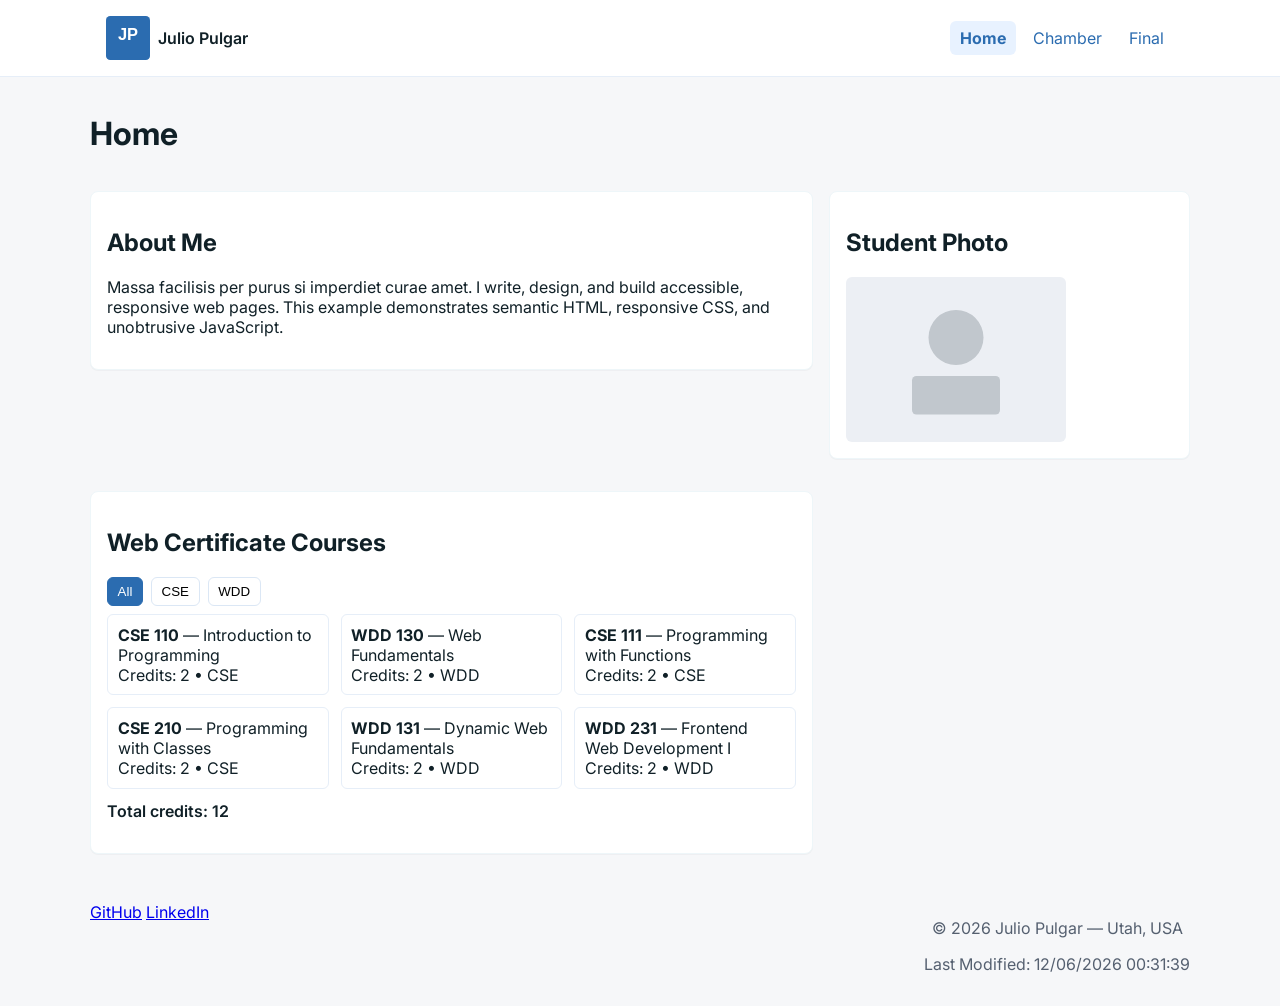
==== index.html @ c18cca0a "start" ====
<!doctype html>
<html lang="en">
<head>
  <meta charset="utf-8">
  <meta name="viewport" content="width=device-width, initial-scale=1">
  <title>Home — WDD231 Course Page</title>
  <meta name="description" content="Course home page for WDD231 — responsive, accessible, and dynamic with JS.">
  <meta name="author" content="Julio Pulgar">
  <link rel="preconnect" href="https://fonts.googleapis.com">
  <link rel="preconnect" href="https://fonts.gstatic.com" crossorigin>
  <link href="https://fonts.googleapis.com/css2?family=Inter:wght@300;400;600;700&display=swap" rel="stylesheet">
  <link rel="stylesheet" href="css/small.css">
  <link rel="stylesheet" href="css/large.css">
  <script defer src="js/navigation.js"></script>
  <script defer src="js/date.js"></script>
  <script defer src="js/courses.js"></script>
</head>
<body>
  <a class="skip-link" href="#main">Skip to content</a>
  <header class="site-header" role="banner">
    <div class="container header-row">
      <div class="brand-row">
        <img src="images/logo.svg" alt="Site logo" class="logo">
        <span class="site-name">Julio Pulgar</span>
      </div>
      <button id="nav-toggle" class="nav-toggle" aria-expanded="false" aria-controls="main-nav">☰</button>
      <nav id="main-nav" class="main-nav" aria-label="Main navigation">
        <ul class="nav">
          <li><a href="index.html" class="active">Home</a></li>
          <li><a href="#">Chamber</a></li>
          <li><a href="#">Final</a></li>
        </ul>
      </nav>
    </div>
  </header>

  <main id="main" class="container site-main">
    <h1>Home</h1>

    <section id="about" class="card">
      <h2>About Me</h2>
      <p>Massa facilisis per purus si imperdiet curae amet. I write, design, and build accessible, responsive web pages. This example demonstrates semantic HTML, responsive CSS, and unobtrusive JavaScript.</p>
    </section>

    <section id="photo" class="card">
      <h2>Student Photo</h2>
      <img src="images/student-placeholder.svg" alt="Student portrait placeholder" class="student-photo">
    </section>

    <section id="courses" class="card">
      <h2>Web Certificate Courses</h2>
      <div class="filters">
        <button data-filter="all" class="filter-btn active">All</button>
        <button data-filter="CSE" class="filter-btn">CSE</button>
        <button data-filter="WDD" class="filter-btn">WDD</button>
      </div>
      <div id="courses-list" class="courses-list" aria-live="polite"></div>
      <p id="credits" class="credits">Total credits: <span id="creditsTotal">0</span></p>
    </section>
  </main>

  <footer class="site-footer" role="contentinfo">
    <div class="container footer-grid">
      <div class="socials">
        <a href="#" aria-label="GitHub">GitHub</a>
        <a href="#" aria-label="LinkedIn">LinkedIn</a>
      </div>
      <div class="copyright">
        <p>&copy; <span id="year"></span> Julio Pulgar — Utah, USA</p>
        <p id="lastModified">Last Modified: </p>
      </div>
    </div>
  </footer>
</body>
</html>
---- css/small.css ----
:root{
  --bg:#f6f7f9;
  --card:#ffffff;
  --accent:#2b6cb0;
  --muted:#556070;
  --radius:8px;
  --gap:1rem;
  --max-width:1100px;
}
*{box-sizing:border-box}
html,body{height:100%}
body{margin:0;font-family:Inter,system-ui,Segoe UI,Roboto,Arial;background:var(--bg);color:#102027}
.container{max-width:var(--max-width);margin:0 auto;padding:1rem}
.site-header{background:var(--card);border-bottom:1px solid #e6eef8;position:sticky;top:0;z-index:40}
.header-row{display:flex;align-items:center;justify-content:space-between;gap:var(--gap)}
.brand-row{display:flex;align-items:center;gap:0.5rem}
.logo{width:44px;height:44px}
.site-name{font-weight:600}
.nav{list-style:none;margin:0;padding:0;display:flex;gap:0.5rem}
.nav a{display:inline-block;padding:0.45rem 0.6rem;color:var(--accent);text-decoration:none;border-radius:6px}
.nav a:hover,.nav a:focus{background:#eef6ff}
.nav a.active{font-weight:700;background:#e8f2ff}
.nav-toggle{display:none;border:0;background:transparent;padding:0.5rem 0.75rem;font-size:1.25rem}
.skip-link{position:absolute;left:-999px}
.skip-link:focus{left:1rem;top:1rem;width:auto;height:auto;background:#000;color:#fff;padding:0.25rem 0.5rem;border-radius:4px}
.site-main{padding:1rem 0}
.card{background:var(--card);padding:1rem;border-radius:var(--radius);box-shadow:0 1px 0 rgba(10,20,30,0.03);margin-bottom:1rem;border:1px solid #eef6f9}
.student-photo{width:100%;max-width:220px;height:auto;display:block;border-radius:6px}
.filters{display:flex;gap:0.5rem;margin:0.5rem 0}
.filter-btn{background:#fff;border:1px solid #dbe7f5;padding:0.4rem 0.6rem;border-radius:6px;cursor:pointer}
.filter-btn.active{background:var(--accent);color:#fff;border-color:var(--accent)}
.courses-list{display:grid;grid-template-columns:repeat(auto-fit,minmax(220px,1fr));gap:0.75rem;margin-top:0.5rem}
.course-card{padding:0.6rem;border-radius:6px;border:1px solid #e6eef8;background:#fff}
.course-card.completed{outline:3px solid rgba(43,108,176,0.12)}
.credits{font-weight:600;margin-top:0.75rem}
.footer-grid{display:flex;flex-direction:column;gap:0.5rem;padding:1rem 0;text-align:center;color:var(--muted)}

@media (max-width:700px){
  .nav{display:none;position:absolute;right:1rem;top:64px;background:var(--card);padding:0.5rem;border-radius:8px;border:1px solid #eef6f9;flex-direction:column}
  .nav.show{display:flex}
  .nav-toggle{display:block}
}
---- css/large.css ----
@media (min-width:701px){
  .site-main{display:grid;grid-template-columns:2fr 1fr;gap:1rem;align-items:start}
  #about{grid-column:1/2}
  #courses{grid-column:1/2}
  #photo{grid-column:2/3}
  .footer-grid{flex-direction:row;justify-content:space-between}
}
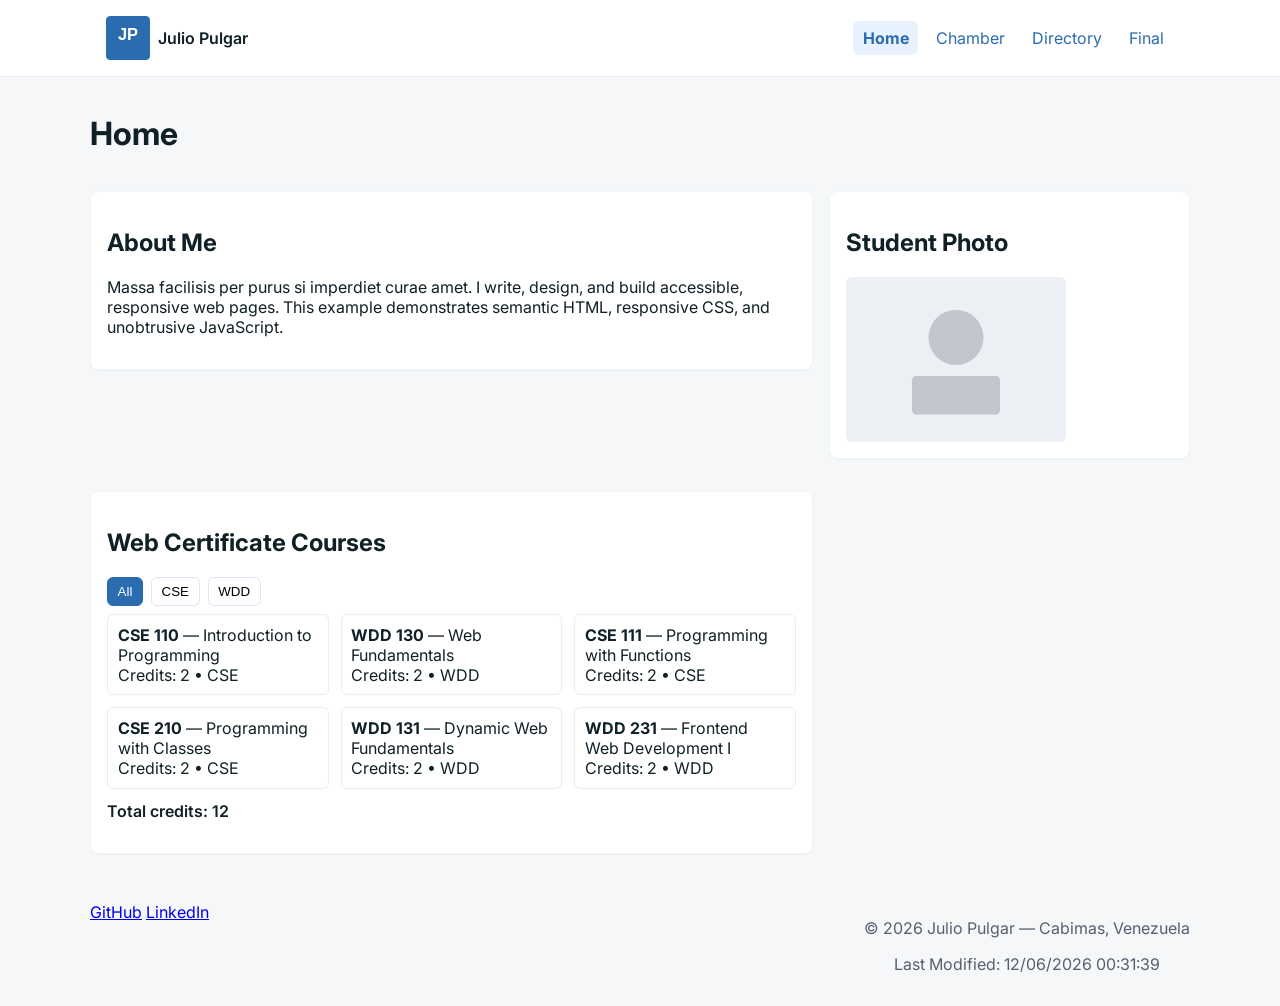
==== commit 6c57a164: "update" ====
--- a/index.html
+++ b/index.html
@@ -1,19 +1,19 @@
 <!doctype html>
 <html lang="en">
 <head>
-  <meta charset="utf-8">
-  <meta name="viewport" content="width=device-width, initial-scale=1">
+  <meta charset="UTF-8">
+  <meta name="viewport" content="width=device-width, initial-scale=1.0">
   <title>Home — WDD231 Course Page</title>
   <meta name="description" content="Course home page for WDD231 — responsive, accessible, and dynamic with JS.">
   <meta name="author" content="Julio Pulgar">
   <link rel="preconnect" href="https://fonts.googleapis.com">
   <link rel="preconnect" href="https://fonts.gstatic.com" crossorigin>
   <link href="https://fonts.googleapis.com/css2?family=Inter:wght@300;400;600;700&display=swap" rel="stylesheet">
-  <link rel="stylesheet" href="css/small.css">
-  <link rel="stylesheet" href="css/large.css">
-  <script defer src="js/navigation.js"></script>
-  <script defer src="js/date.js"></script>
-  <script defer src="js/courses.js"></script>
+  <link rel="stylesheet" href="styles/small.css">
+  <link rel="stylesheet" href="styles/large.css">
+  <script defer src="scripts/navigation.js"></script>
+  <script defer src="scripts/date.js"></script>
+  <script defer src="scripts/courses.js"></script>
 </head>
 <body>
   <a class="skip-link" href="#main">Skip to content</a>
@@ -27,8 +27,9 @@
       <nav id="main-nav" class="main-nav" aria-label="Main navigation">
         <ul class="nav">
           <li><a href="index.html" class="active">Home</a></li>
-          <li><a href="#">Chamber</a></li>
-          <li><a href="#">Final</a></li>
+          <li><a href="Site/discover.html">Chamber</a></li>
+          <li><a href="Site/directory.html">Directory</a></li>
+          <li><a href="Site/final.html">Final</a></li>
         </ul>
       </nav>
     </div>
@@ -66,7 +67,7 @@
         <a href="#" aria-label="LinkedIn">LinkedIn</a>
       </div>
       <div class="copyright">
-        <p>&copy; <span id="year"></span> Julio Pulgar — Utah, USA</p>
+        <p>&copy; <span id="year"></span> Julio Pulgar — Cabimas, Venezuela</p>
         <p id="lastModified">Last Modified: </p>
       </div>
     </div>
--- a/styles/small.css
+++ b/styles/small.css
@@ -0,0 +1,42 @@
+:root{
+  --bg:#f6f7f9;
+  --card:#ffffff;
+  --accent:#2b6cb0;
+  --muted:#556070;
+  --radius:8px;
+  --gap:1rem;
+  --max-width:1100px;
+}
+*{box-sizing:border-box}
+html,body{height:100%}
+body{margin:0;font-family:Inter,system-ui,Segoe UI,Roboto,Arial;background:var(--bg);color:#102027}
+.container{max-width:var(--max-width);margin:0 auto;padding:1rem}
+.site-header{background:var(--card);border-bottom:1px solid #e6eef8;position:sticky;top:0;z-index:40}
+.header-row{display:flex;align-items:center;justify-content:space-between;gap:var(--gap)}
+.brand-row{display:flex;align-items:center;gap:0.5rem}
+.logo{width:44px;height:44px}
+.site-name{font-weight:600}
+.nav{list-style:none;margin:0;padding:0;display:flex;gap:0.5rem}
+.nav a{display:inline-block;padding:0.45rem 0.6rem;color:var(--accent);text-decoration:none;border-radius:6px}
+.nav a:hover,.nav a:focus{background:#eef6ff}
+.nav a.active{font-weight:700;background:#e8f2ff}
+.nav-toggle{display:none;border:0;background:transparent;padding:0.5rem 0.75rem;font-size:1.25rem}
+.skip-link{position:absolute;left:-999px}
+.skip-link:focus{left:1rem;top:1rem;width:auto;height:auto;background:#000;color:#fff;padding:0.25rem 0.5rem;border-radius:4px}
+.site-main{padding:1rem 0}
+.card{background:var(--card);padding:1rem;border-radius:var(--radius);box-shadow:0 1px 0 rgba(10,20,30,0.03);margin-bottom:1rem;border:1px solid #eef6f9}
+.student-photo{width:100%;max-width:220px;height:auto;display:block;border-radius:6px}
+.filters{display:flex;gap:0.5rem;margin:0.5rem 0}
+.filter-btn{background:#fff;border:1px solid #dbe7f5;padding:0.4rem 0.6rem;border-radius:6px;cursor:pointer}
+.filter-btn.active{background:var(--accent);color:#fff;border-color:var(--accent)}
+.courses-list{display:grid;grid-template-columns:repeat(auto-fit,minmax(220px,1fr));gap:0.75rem;margin-top:0.5rem}
+.course-card{padding:0.6rem;border-radius:6px;border:1px solid #e6eef8;background:#fff}
+.course-card.completed{outline:3px solid rgba(43,108,176,0.12)}
+.credits{font-weight:600;margin-top:0.75rem}
+.footer-grid{display:flex;flex-direction:column;gap:0.5rem;padding:1rem 0;text-align:center;color:var(--muted)}
+
+@media (max-width:700px){
+  .nav{display:none;position:absolute;right:1rem;top:64px;background:var(--card);padding:0.5rem;border-radius:8px;border:1px solid #eef6f9;flex-direction:column}
+  .nav.show{display:flex}
+  .nav-toggle{display:block}
+}
--- a/styles/large.css
+++ b/styles/large.css
@@ -0,0 +1,7 @@
+@media (min-width:701px){
+  .site-main{display:grid;grid-template-columns:2fr 1fr;gap:1rem;align-items:start}
+  #about{grid-column:1/2}
+  #courses{grid-column:1/2}
+  #photo{grid-column:2/3}
+  .footer-grid{flex-direction:row;justify-content:space-between}
+}
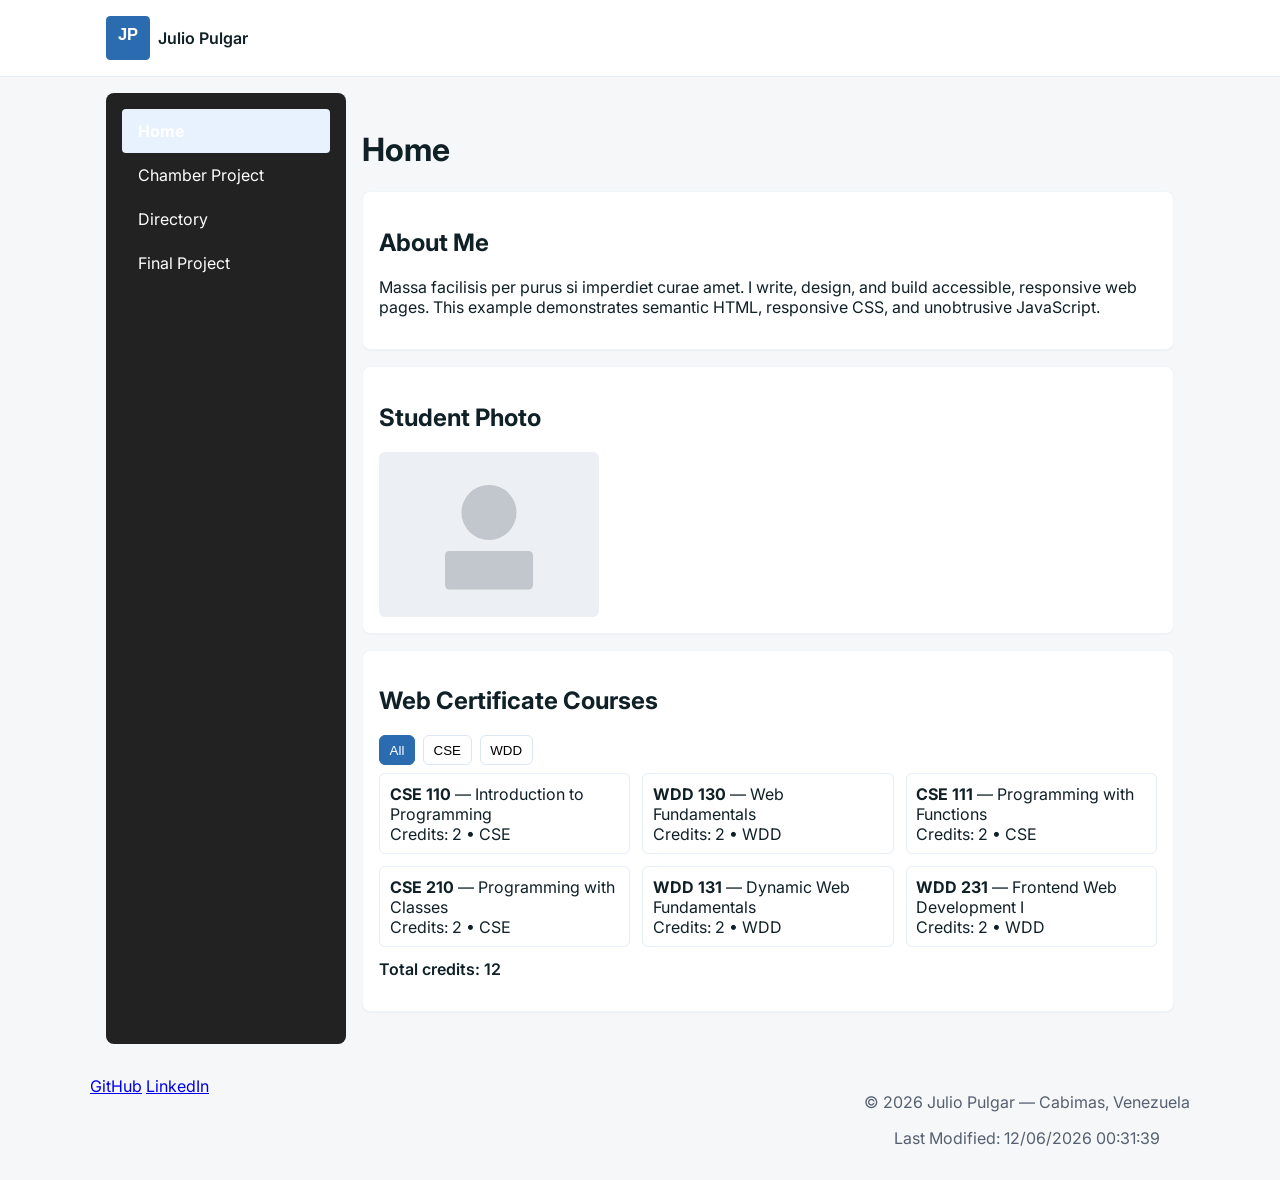
==== commit 7c779f12: "update" ====
--- a/index.html
+++ b/index.html
@@ -13,7 +13,7 @@
   <link rel="stylesheet" href="styles/large.css">
   <script defer src="scripts/navigation.js"></script>
   <script defer src="scripts/date.js"></script>
-  <script defer src="scripts/courses.js"></script>
+  <script defer src="scripts/course.js"></script>
 </head>
 <body>
   <a class="skip-link" href="#main">Skip to content</a>
@@ -24,18 +24,20 @@
         <span class="site-name">Julio Pulgar</span>
       </div>
       <button id="nav-toggle" class="nav-toggle" aria-expanded="false" aria-controls="main-nav">☰</button>
-      <nav id="main-nav" class="main-nav" aria-label="Main navigation">
-        <ul class="nav">
-          <li><a href="index.html" class="active">Home</a></li>
-          <li><a href="Site/discover.html">Chamber</a></li>
-          <li><a href="Site/directory.html">Directory</a></li>
-          <li><a href="Site/final.html">Final</a></li>
-        </ul>
-      </nav>
     </div>
   </header>
 
-  <main id="main" class="container site-main">
+  <div class="site-body container">
+    <nav id="main-nav" class="main-nav" aria-label="Main navigation">
+      <ul class="nav">
+        <li><a href="index.html" class="active">Home</a></li>
+        <li><a href="Site/discover.html">Chamber Project</a></li>
+        <li><a href="Site/directory.html">Directory</a></li>
+        <li><a href="Site/final.html">Final Project</a></li>
+      </ul>
+    </nav>
+
+    <main id="main" class="site-main">
     <h1>Home</h1>
 
     <section id="about" class="card">
@@ -58,7 +60,8 @@
       <div id="courses-list" class="courses-list" aria-live="polite"></div>
       <p id="credits" class="credits">Total credits: <span id="creditsTotal">0</span></p>
     </section>
-  </main>
+    </main>
+  </div>
 
   <footer class="site-footer" role="contentinfo">
     <div class="container footer-grid">
--- a/styles/small.css
+++ b/styles/small.css
@@ -1,42 +1,66 @@
 :root{
   --bg:#f6f7f9;
   --card:#ffffff;
+  --white:#ffffff;
+  --black:#000000;
   --accent:#2b6cb0;
+  --accent-rgb:43,108,176;
   --muted:#556070;
+  --text:#102027;
+  --border:#e6eef8;
+  --muted-border:#eef6f9;
+  --muted-border-2:#dbe7f5;
+  --hover-bg:#eef6ff;
+  --active-bg:#e8f2ff;
+  --shadow-color: rgba(10,20,30,0.03);
   --radius:8px;
   --gap:1rem;
   --max-width:1100px;
 }
 *{box-sizing:border-box}
 html,body{height:100%}
-body{margin:0;font-family:Inter,system-ui,Segoe UI,Roboto,Arial;background:var(--bg);color:#102027}
+body{margin:0;font-family:Inter,system-ui,Segoe UI,Roboto,Arial;background:var(--bg);color:var(--text)}
 .container{max-width:var(--max-width);margin:0 auto;padding:1rem}
-.site-header{background:var(--card);border-bottom:1px solid #e6eef8;position:sticky;top:0;z-index:40}
+.site-header{background:var(--card);border-bottom:1px solid var(--border);position:sticky;top:0;z-index:40}
 .header-row{display:flex;align-items:center;justify-content:space-between;gap:var(--gap)}
 .brand-row{display:flex;align-items:center;gap:0.5rem}
 .logo{width:44px;height:44px}
 .site-name{font-weight:600}
+.main-nav{background:transparent}
 .nav{list-style:none;margin:0;padding:0;display:flex;gap:0.5rem}
 .nav a{display:inline-block;padding:0.45rem 0.6rem;color:var(--accent);text-decoration:none;border-radius:6px}
-.nav a:hover,.nav a:focus{background:#eef6ff}
-.nav a.active{font-weight:700;background:#e8f2ff}
+.nav a:hover,.nav a:focus{background:var(--hover-bg)}
+.nav a.active{font-weight:700;background:var(--active-bg)}
 .nav-toggle{display:none;border:0;background:transparent;padding:0.5rem 0.75rem;font-size:1.25rem}
 .skip-link{position:absolute;left:-999px}
-.skip-link:focus{left:1rem;top:1rem;width:auto;height:auto;background:#000;color:#fff;padding:0.25rem 0.5rem;border-radius:4px}
+.skip-link:focus{left:1rem;top:1rem;width:auto;height:auto;background:var(--black);color:var(--white);padding:0.25rem 0.5rem;border-radius:4px}
 .site-main{padding:1rem 0}
-.card{background:var(--card);padding:1rem;border-radius:var(--radius);box-shadow:0 1px 0 rgba(10,20,30,0.03);margin-bottom:1rem;border:1px solid #eef6f9}
+.site-body{display:block}
+.card{background:var(--card);padding:1rem;border-radius:var(--radius);box-shadow:0 1px 0 var(--shadow-color);margin-bottom:1rem;border:1px solid var(--muted-border)}
 .student-photo{width:100%;max-width:220px;height:auto;display:block;border-radius:6px}
 .filters{display:flex;gap:0.5rem;margin:0.5rem 0}
-.filter-btn{background:#fff;border:1px solid #dbe7f5;padding:0.4rem 0.6rem;border-radius:6px;cursor:pointer}
-.filter-btn.active{background:var(--accent);color:#fff;border-color:var(--accent)}
+.filter-btn{background:var(--white);border:1px solid var(--muted-border-2);padding:0.4rem 0.6rem;border-radius:6px;cursor:pointer}
+.filter-btn.active{background:var(--accent);color:var(--white);border-color:var(--accent)}
 .courses-list{display:grid;grid-template-columns:repeat(auto-fit,minmax(220px,1fr));gap:0.75rem;margin-top:0.5rem}
-.course-card{padding:0.6rem;border-radius:6px;border:1px solid #e6eef8;background:#fff}
-.course-card.completed{outline:3px solid rgba(43,108,176,0.12)}
+.course-card{padding:0.6rem;border-radius:6px;border:1px solid var(--border);background:var(--white)}
+.course-card.completed{outline:3px solid rgba(var(--accent-rgb),0.12)}
 .credits{font-weight:600;margin-top:0.75rem}
 .footer-grid{display:flex;flex-direction:column;gap:0.5rem;padding:1rem 0;text-align:center;color:var(--muted)}
 
 @media (max-width:700px){
-  .nav{display:none;position:absolute;right:1rem;top:64px;background:var(--card);padding:0.5rem;border-radius:8px;border:1px solid #eef6f9;flex-direction:column}
+  .nav{display:none;position:absolute;right:1rem;top:64px;background:var(--card);padding:0.5rem;border-radius:8px;border:1px solid var(--muted-border);flex-direction:column}
   .nav.show{display:flex}
   .nav-toggle{display:block}
+  .site-body{display:block}
 }
+
+/* Desktop: make nav a left sidebar */
+@media (min-width:701px){
+  .site-body{display:grid;grid-template-columns:240px 1fr;gap:1rem;align-items:start}
+  .main-nav{grid-column:1/2;}
+  .site-main{grid-column:2/3}
+  .main-nav{background:#222;color:#fff;padding:1rem;border-radius:8px;height:100%}
+  .main-nav .nav{flex-direction:column;gap:0}
+  .main-nav .nav a{color:#fff;padding:0.75rem 1rem;border-radius:4px;display:block}
+  .main-nav .nav a:hover{background:rgba(255,255,255,0.06)}
+}
--- a/styles/large.css
+++ b/styles/large.css
@@ -1,7 +1,8 @@
 @media (min-width:701px){
-  .site-main{display:grid;grid-template-columns:2fr 1fr;gap:1rem;align-items:start}
-  #about{grid-column:1/2}
-  #courses{grid-column:1/2}
-  #photo{grid-column:2/3}
+  .site-main{display:block}
+  #about{grid-column:initial}
+  #courses{grid-column:initial}
+  #photo{grid-column:initial}
   .footer-grid{flex-direction:row;justify-content:space-between}
 }
+
